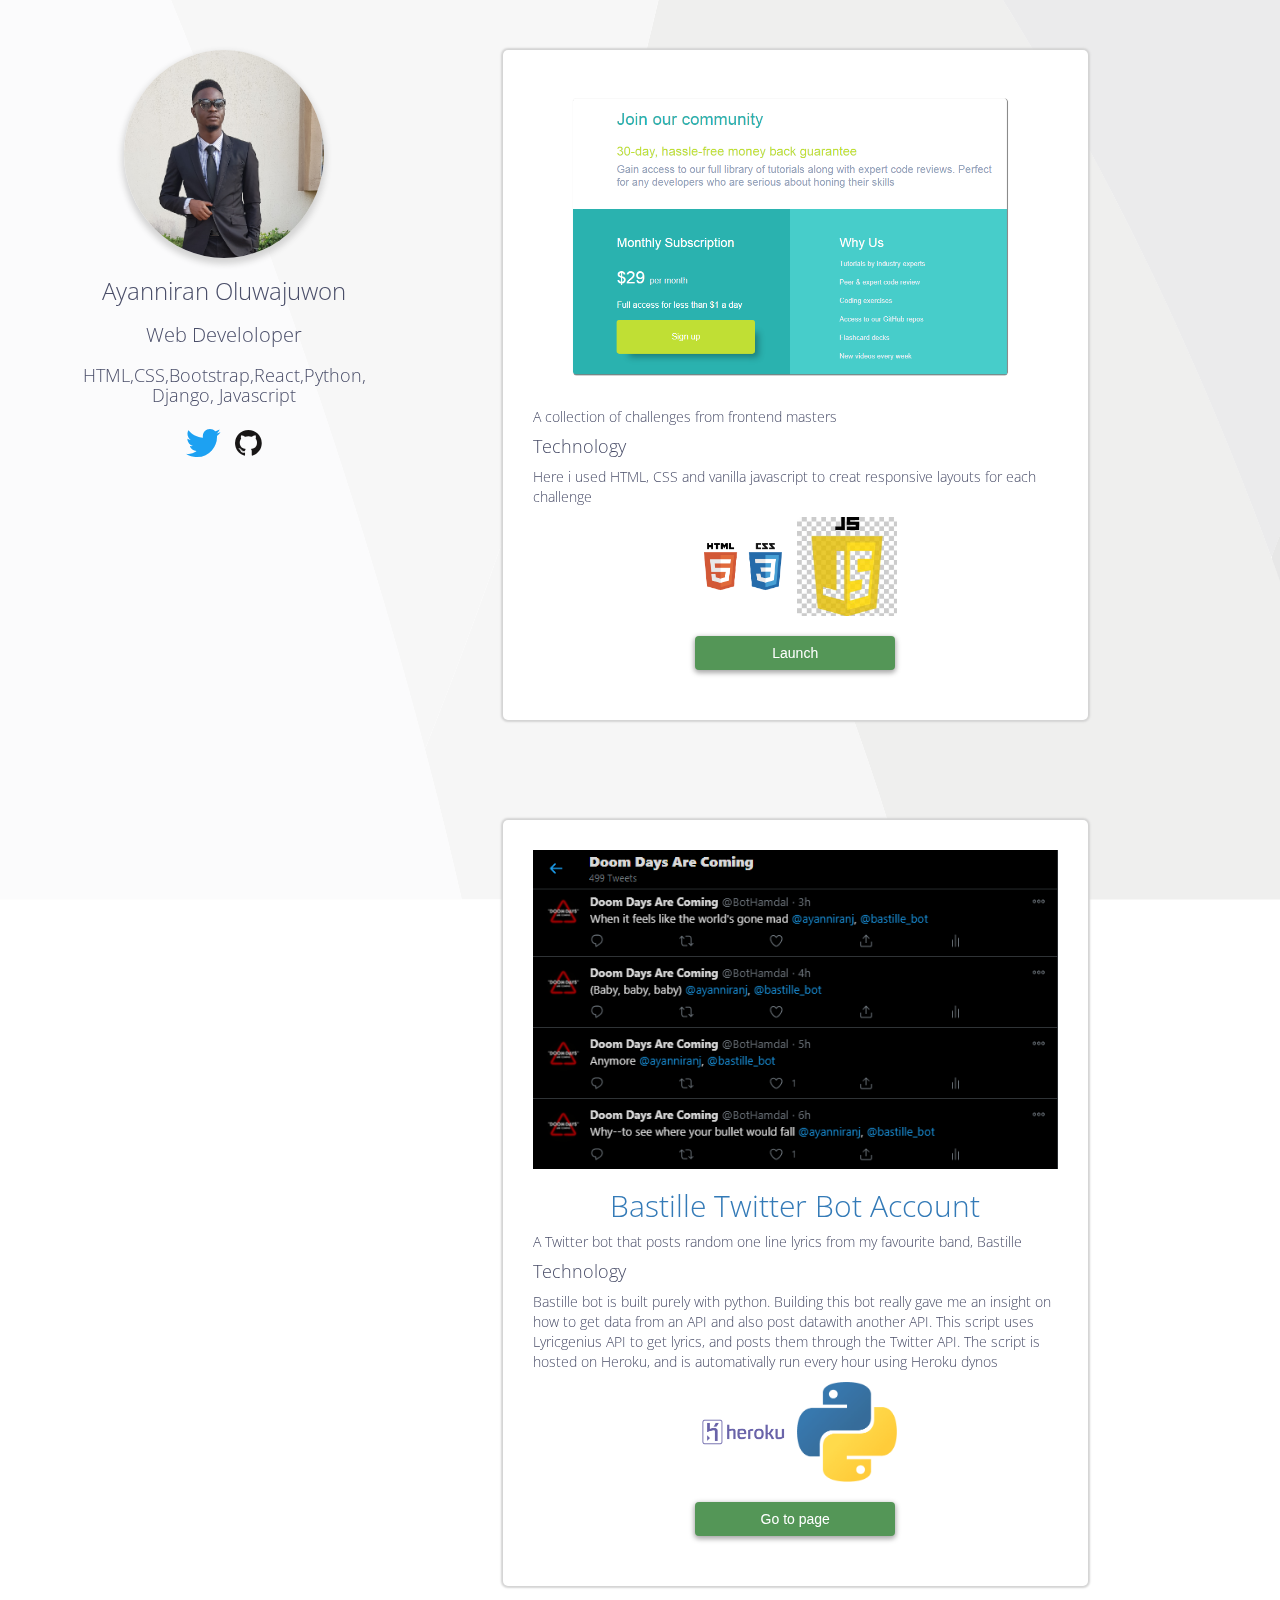
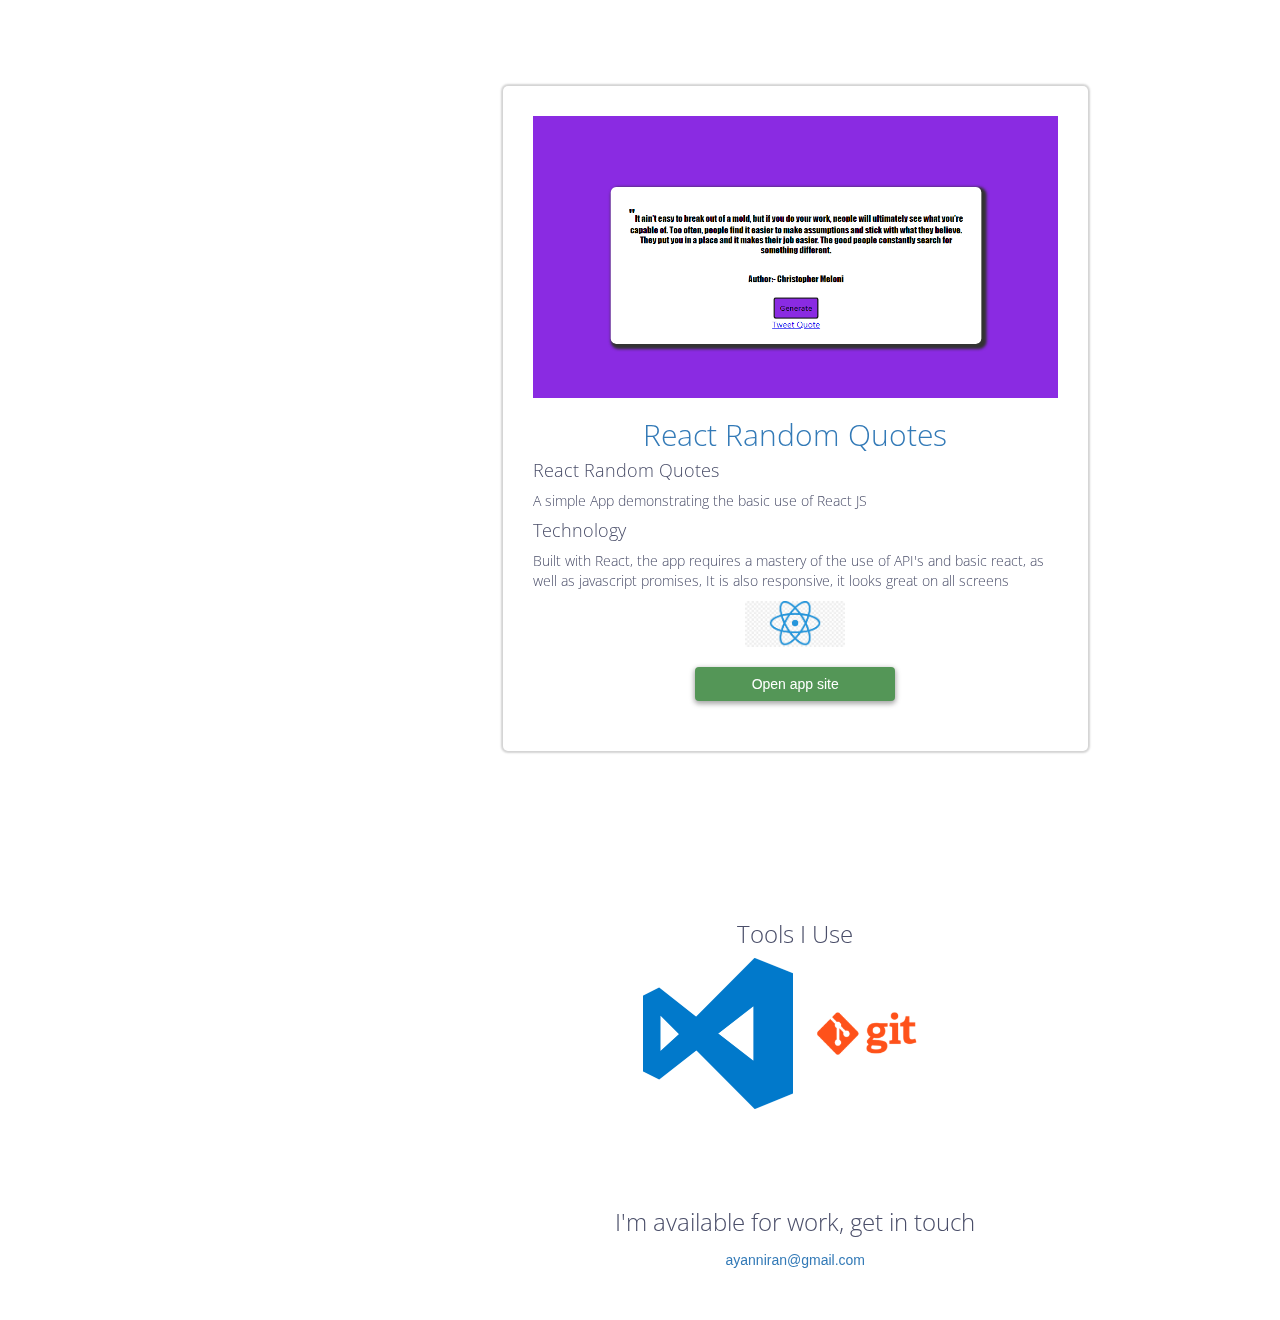
==== index.html @ 684ff1c9 "Add files via upload" ====
<!DOCTYPE html>
<html>
  <head>
    <meta charset="utf-8" />
    <meta http-equiv="X-UA-Compatible" content="IE=edge" />
    <meta name="viewport" content="width=device-width, initial-scale=1" />

    <title>Ayanniran Oluwajuwon Projects</title>

    <link rel="stylesheet" href="css/bootstrap.min.css" />

    <link
      href="https://fonts.googleapis.com/css?family=Open+Sans:300,400"
      rel="stylesheet"
    />

    <!-- <link rel="stylesheet" href="css/animate.css"> -->
    <link rel="stylesheet" href="css/style.css" />

    <!-- Devicons -->
    <link rel="stylesheet" href="css/devicon.css" />
    <link rel="stylesheet" href="css/devicon-colors.css" />

    <!-- HTML5 Shim and Respond.js IE8 support of HTML5 elements and media queries -->
    <!-- Leave those next 4 lines if you care about users using IE8 -->
    <!--[if lt IE 9]>
      <script src="https://oss.maxcdn.com/html5shiv/3.7.2/html5shiv.min.js"></script>
      <script src="https://oss.maxcdn.com/respond/1.4.2/respond.min.js"></script>
    <![endif]-->

    <script>
      if (location.hostname != "localhost") {
        (function (i, s, o, g, r, a, m) {
          i["GoogleAnalyticsObject"] = r;
          (i[r] =
            i[r] ||
            function () {
              (i[r].q = i[r].q || []).push(arguments);
            }),
            (i[r].l = 1 * new Date());
          (a = s.createElement(o)), (m = s.getElementsByTagName(o)[0]);
          a.async = 1;
          a.src = g;
          m.parentNode.insertBefore(a, m);
        })(
          window,
          document,
          "script",
          "https://www.google-analytics.com/analytics.js",
          "ga"
        );
        ga("create", "UA-42920430-17", "auto");
        ga("send", "pageview");
      } else {
        console.log("dev mode detected, don't track view");
      }
    </script>
  </head>
  <body>
    <nav
      class="navbar navbar-default hidden-sm hidden-md hidden-lg navbar-fixed-top"
    >
      <div class="container-fluid">
        <!-- 				<a class="navbar-brand">
					<img src="img/profiler-round2.png" width=70 class="profile-pic">
				</a>
 -->
        <!-- <p class="navbar-text">Chris Dermody | Developer</p> -->

        <!-- 		    	<p class="navbar-text navbar-right"><a href="#" class="navbar-link">Get In Touch</a></p>
				<p class="navbar-text">Hire Me</p> -->
      </div>
    </nav>

    <div class="container main-container">
      <div class="row">
        <!-- side content -->
        <div class="col-sm-3 about-me about-side text-center hidden-xs">
          <img
            src="img/profile1.jpg"
            alt="Profile photo"
            width="200"
            class="profile-pic img-responsive center-block"
          />
          <h1>Ayanniran Oluwajuwon</h1>
          <h2>Web Develoloper</h2>
          <h3>HTML,CSS,Bootstrap,React,Python, Django, Javascript</h3>

          <div class="text-center" style="margin: 20px">
            <a href="#" class="cta-icon"
              ><i class="devicon-twitter-plain colored"></i
            ></a>
            <a href="#" class="cta-icon"
              ><i class="devicon-github-plain colored"></i
            ></a>
          </div>
        </div>

        <div class="text-center about-me hidden-sm hidden-md hidden-lg">
          <img
            src="img/profile1.jpg"
            width="200"
            class="profile-pic img-responsive center-block"
          />
          <h1>Ayanniran Oluwajuwon</h1>
          <h2>Full Stack Web Developer</h2>
          <h3>Python, Django, Javascript</h3>

          <div class="text-center" style="margin: 20px">
            <a href="mailto: ayanniran@gmail.com" class="" target="_blank">
              ayanniran@gmail.com
            </a>
          </div>
        </div>

        <div class="bottom-cta hidden-sm hidden-md hidden-lg text-center">
          <div class="btn btn-success">Get in touch</div>
        </div>

        <!-- main content -->
        <div class="col-sm-9 col-sm-offset-3">
          <div class="row work-item-row">
            <div class="col-sm-8 col-sm-offset-2 project">
              <img src="img/frontend1.png" class="img-responsive" />

              <h2 class="text-center">
                
              </h2>
              <p>A collection of challenges from frontend masters</p>
              <h4>Technology</h4>
              <p>
                Here i used HTML, CSS and vanilla javascript to creat responsive
                layouts for each challenge
              </p>

              <div class="row text-center">
                <div class="col-xs-12">
                  <img
                    src="img/techlogos/hrml_css.png"
                    class="techlogo"
                    width="100"
                  />
                  <img
                    src="img/techlogos/javascript.jpg"
                    class="techlogo"
                    width="100"
                  />
                  
                </div>
              </div>
              <div class="row">
                <a href=""></a>
                <a href=""></a>
                <a href=""></a>
                <a href=""></a>
                <a href=""></a>
              </div>
              <div class="row text-center" style="margin: 20px">
                <a class="btn btn-launch" href="#" target="blank"
                  >Launch</a
                >
              </div>
            </div>
          </div>

          <div class="row work-item-row">
            <div class="col-sm-8 col-sm-offset-2 project">
              <img src="img/bastille_bot.png" class="img-responsive" />

              <h2 class="text-center">
                <a href="https://twitter.com/BotHamdal" target="blank"
                  >Bastille Twitter Bot Account</a
                >
              </h2>
              <p>
                A Twitter bot that posts random one line lyrics from my
                favourite band, Bastille
              </p>
              <h4>Technology</h4>
              <p>
                Bastille bot is built purely with python. Building this bot
                really gave me an insight on how to get data from an API and
                also post datawith another API. This script uses Lyricgenius API
                to get lyrics, and posts them through the Twitter API. The
                script is hosted on Heroku, and is automativally run every hour
                using Heroku dynos
              </p>
              <div class="row text-center">
                <div class="col-xs-12">
                  <img
                    src="img/techlogos/heroku.png"
                    class="techlogo"
                    width="100"
                  />
                  <img
                    src="img/techlogos/python.png"
                    class="techlogo"
                    width="100"
                  />
                </div>
              </div>
              <div class="row text-center" style="margin: 20px">
                <a
                  class="btn btn-launch"
                  href="https://twitter.com/BotHamdal"
                  target="blank"
                  >Go to page</a
                >
              </div>
            </div>
          </div>

          <div class="row work-item-row">
            <div class="col-sm-8 col-sm-offset-2 project">
              <img src="img/quotes-app.png" class="img-responsive" />

              <h2 class="text-center">
                <a
                  href="https://ayanjuwon.github.io/react-quotes-app/"
                  target="blank"
                  >React Random Quotes</a
                >
              </h2>
              <h4>React Random Quotes</h4>
              <p>A simple App demonstrating the basic use of React JS</p>
              <h4>Technology</h4>
              <p>
                Built with React, the app requires a mastery of the use of API's
                and basic react, as well as javascript promises, It is also
                responsive, it looks great on all screens
              </p>
              <div class="row text-center">
                <div class="col-xs-12">
                  <img
                    src="img/techlogos/react.jpg"
                    class="techlogo"
                    width="100"
                  />
                </div>
              </div>
              <div class="row text-center" style="margin: 20px">
                <a
                  class="btn btn-launch"
                  href="http://vistoryapp.com"
                  target="blank"
                  >Open app site</a
                >
              </div>
            </div>
          </div>

          <div class="row row-tools row-grey">
            <div class="col-sm-12 text-center">
              <h3>Tools I Use</h3>

              <img
                src="img/tool-logos/vscode.png"
                class="techlogo"
                width="150"
              />
              <img src="img/tool-logos/git.png" class="techlogo" width="150" />
            </div>
          </div>

          <div class="row row-footer text-center">
            <div class="col">
              <div style="margin: 50px">
                <h3 style="margin: 50px 0 15px">
                  I'm available for work, get in touch
                </h3>
                <a
                  href="mailto:ayanniran@gmail.com?subject=Hello, I would like to hire you for a job, Please get back to me soon"
                  class=""
                  target="_blank"
                >
                  ayanniran@gmail.com
                </a>
              </div>
            </div>
          </div>
        </div>
        <!-- end main content -->
      </div>
    </div>

    <!-- Including Bootstrap JS (with its jQuery dependency) so that dynamic components work -->
    <script src="js/jquery-3.1.0.min.js"></script>
    <script src="js/bootstrap.min.js"></script>
    <!-- <script src="js/myScripts.js"></script> -->

    <script>
      $(document).scroll(function () {
        var y = $(this).scrollTop();
        if (y > 500) {
          $(".bottom-cta").slideDown();
        } else {
          $(".bottom-cta").slideUp();
        }
      });
    </script>
  </body>
</html>
---- css/style.css ----
body {
  background: url(../img/triangleSVG.svg);
  background-attachment: fixed;
  background-repeat: no-repeat;
  background-size: cover;
  padding: 0 5vw;
}

.nav-default {
	background: white;

}

h1, h2, h3, h4, h5{
	color:#4A4E69 !important;
	font-weight: 300;
	font-family: 'Open Sans', sans-serif;
}

p {
	color: #4A4E69;
	font-weight: 300;
	font-family: 'Open Sans', sans-serif;
}

.main-container {
	padding-top:50px;
}

.about-me h1 {
	font-size:24px;
}

.about-me h2 {
	font-size:20px;
}

.about-me h3 {
	font-size:18px;
}

.bottom-cta {
	background: white;
	position: fixed;
	width: 100%;
	padding: 15px;
	box-shadow: 0 0 2px 3px lightgrey;
	left: 0;
	z-index: 10000;
	bottom: 0;
}

.cta-icon {
	font-size:2em;
	margin:5px;
}


.cta-icon:hover,
.cta-icon:focus {
	text-decoration: none;
}

.profile-pic {
	box-shadow: 0px 4px 6px 2px lightgrey;
  border-radius: 50%;
  max-width: 70%;
}

/*.m-t-1 {
	margin-top:1em;
}

.p-t-1 {
	padding-top:1em;
}*/


/*.about-me {
	margin-top:25px;
}*/

.navbar-default {
	background-color: #C9ADA7;
	background: none;
	border: none;
	border-radius:0;
}

/*.row-footer {
	background-color: lightgrey;
	-webkit-clip-path: polygon(0 0%, 100% 4%, 100% 100%, 0% 100%);
	clip-path: polygon(0 0%, 100% 4%, 100% 100%, 0% 100%);
	padding: 65px 10px;
}*/

.work-item-row {
	/*padding: 10% 0;*/
	margin-bottom:100px;
}

.row-tools {
  padding: 50px 0;
}

/*.linkedin-btn {
	width:140px;
	box-shadow: 0px 2px 5px 1px lightgrey;
	padding: 12px;
	border-radius: 5px;
}*/

.btn-launch {
	width:100%;
	max-width:200px;
	background-color: #549657;
	color:white;
	box-shadow: 0px 2px 5px 1px darkgrey;
}

.btn-launch:hover,
.btn-launch:focus {
	color: white;
	background: #3d7140;
}

.about-side {
	position:fixed;
}

.project {
	background: white;
	border-radius:5px;
	box-shadow: 0 0 2px 2px lightgrey;
	padding: 30px;
}
---- css/devicon.css ----
@font-face {
	font-family: 'devicon';
	src:url('fonts/devicon.eot?-hdf3wh');
	src:url('fonts/devicon.eot?#iefix-hdf3wh') format('embedded-opentype'),
		url('fonts/devicon.woff?-hdf3wh') format('woff'),
		url('fonts/devicon.ttf?-hdf3wh') format('truetype'),
		url('fonts/devicon.svg?-hdf3wh#devicon') format('svg');
	font-weight: normal;
	font-style: normal;
}

[class^="devicon-"], [class*=" devicon-"] {
	font-family: 'devicon';
	speak: none;
	font-style: normal;
	font-weight: normal;
	font-variant: normal;
	text-transform: none;
	line-height: 1;

	/* Better Font Rendering =========== */
	-webkit-font-smoothing: antialiased;
	-moz-osx-font-smoothing: grayscale;
}
.devicon-sketch-line-wordmark:before {
  content: "\e94c";
}
.devicon-sketch-line:before {
  content: "\e94d";
}
.devicon-npm-original-wordmark:before {
  content: "\e952";
}
.devicon-ionic-original-wordmark:before {
  content: "\e953";
}
.devicon-ionic-original:before {
  content: "\e954";
}
.devicon-ember-original-wordmark:before {
  content: "\e955";
}
.devicon-electron-original-wordmark:before {
  content: "\e956";
}
.devicon-electron-original:before {
  content: "\e957";
}
.devicon-vagrant-plain-wordmark:before {
  content: "\e94e";
}
.devicon-vagrant-plain:before {
  content: "\e94f";
}
.devicon-yarn-plain-wordmark:before {
  content: "\e950";
}
.devicon-yarn-plain:before {
  content: "\e951";
}
.devicon-handlebars-plain-wordmark:before {
  content: "\e94a";
}
.devicon-handlebars-plain:before {
  content: "\e94b";
}
.devicon-couchdb-plain-wordmark:before {
  content: "\e948";
}
.devicon-couchdb-plain:before {
  content: "\e949";
}
.devicon-behance-plain-wordmark:before {
  content: "\e943";
}
.devicon-behance-plain:before {
  content: "\e945";
}
.devicon-linkedin-plain-wordmark:before {
  content: "\e946";
}
.devicon-linkedin-plain:before {
  content: "\e947";
}
.devicon-ceylon-plain-wordmark:before {
  content: "\e943";
}
.devicon-ceylon-plain:before {
  content: "\e944";
}
.devicon-elm-plain-wordmark:before {
  content: "\e941";
}
.devicon-elm-plain:before {
  content: "\e942";
}
.devicon-cakephp-plain-wordmark:before {
  content: "\e93f";
}
.devicon-cakephp-plain:before {
  content: "\e940";
}
.devicon-stylus-original:before {
  content: "\e93e";
}
.devicon-express-original-wordmark:before {
  content: "\e93c";
}
.devicon-express-original:before {
  content: "\e93d";
}
.devicon-devicon-plain-wordmark:before {
  content: "\e93a";
}
.devicon-devicon-plain:before {
  content: "\e93b";
}
.devicon-intellij-plain-wordmark:before {
  content: "\e932";
}
.devicon-intellij-plain:before {
  content: "\e933";
}
.devicon-pycharm-plain-wordmark:before {
  content: "\e934";
}
.devicon-pycharm-plain:before {
  content: "\e935";
}
.devicon-rubymine-plain-wordmark:before {
  content: "\e936";
}
.devicon-rubymine-plain:before {
  content: "\e937";
}
.devicon-webstorm-plain-wordmark:before {
  content: "\e938";
}
.devicon-webstorm-plain:before {
  content: "\e939";
}
.devicon-tomcat-line-wordmark:before {
  content: "\e92c";
}
.devicon-tomcat-line:before {
  content: "\e92d";
}
.devicon-vuejs-line-wordmark:before {
  content: "\e92e";
}
.devicon-vuejs-line:before {
  content: "\e92f";
}
.devicon-vuejs-plain-wordmark:before {
  content: "\e930";
}
.devicon-vuejs-plain:before {
  content: "\e931";
}
.devicon-swift-plain-wordmark:before {
  content: "\e92a";
}
.devicon-swift-plain:before {
  content: "\e92b";
}
.devicon-webpack-plain-wordmark:before {
  content: "\e928";
}
.devicon-webpack-plain:before {
  content: "\e929";
}
.devicon-visualstudio-plain-wordmark:before {
  content: "\e926";
}
.devicon-visualstudio-plain:before {
  content: "\e927";
}
.devicon-slack-plain-wordmark:before {
  content: "\e924";
}
.devicon-slack-plain:before {
  content: "\e925";
}
.devicon-facebook-original:before,
.devicon-facebook-plain:before {
	content: "\e91c";
}
.devicon-typescript-original:before,
.devicon-typescript-plain:before {
  content: "\e920";
}
.devicon-babel-original:before,
.devicon-babel-plain:before {
  content: "\e921";
}
.devicon-mocha-plain:before {
  content: "\e919";
}
.devicon-jasmine-plain-wordmark:before {
  content: "\e91b";
}
.devicon-jasmine-plain:before {
  content: "\e91a";
}
.devicon-gatling-plain-wordmark:before {
	content: "\e918";
}
.devicon-gatling-plain:before {
	content: "\e917";
}
.devicon-ssh-original-wordmark:before,
.devicon-ssh-plain-wordmark:before {
	content: "\e916";
}
.devicon-ssh-original:before,
.devicon-ssh-plain:before {
	content: "\e915";
}
.devicon-sourcetree-original-wordmark:before,
.devicon-sourcetree-plain-wordmark:before {
	content: "\e914";
}
.devicon-sourcetree-original:before,
.devicon-sourcetree-plain:before {
	content: "\e913";
}
.devicon-phpstorm-plain-wordmark:before {
	content: "\e912";
}
.devicon-phpstorm-plain:before {
	content: "\e911";
}
.devicon-protractor-plain-wordmark:before {
	content: "\e901";
}
.devicon-protractor-plain:before {
	content: "\e900";
}
.devicon-gradle-plain-wordmark:before {
	content: "\e8f1";
}
.devicon-gradle-plain:before {
	content: "\e902";
}
.devicon-cucumber-plain-wordmark:before {
	content: "\e905";
}
.devicon-cucumber-plain:before {
	content: "\e904";
}
.devicon-jeet-plain-wordmark:before {
	content: "\e906";
}
.devicon-jeet-plain:before {
	content: "\e903";
}
.devicon-gitlab-plain-wordmark:before {
	content: "\e908";
}
.devicon-gitlab-plain:before {
	content: "\e907";
}
.devicon-github-original-wordmark:before,
.devicon-github-plain-wordmark:before {
	content: "\e90a";
}
.devicon-github-original:before,
.devicon-github-plain:before {
	content: "\e909";
}
.devicon-d3js-plain:before {
	content: "\e90c";
}
.devicon-confluence-original-wordmark:before,
.devicon-confluence-plain-wordmark:before {
	content: "\e90e";
}
.devicon-confluence-original:before,
.devicon-confluence-plain:before {
	content: "\e90d";
}
.devicon-bitbucket-original-wordmark:before,
.devicon-bitbucket-plain-wordmark:before {
	content: "\e910";
}
.devicon-bitbucket-original:before,
.devicon-bitbucket-plain:before {
	content: "\e90f";
}
.devicon-safari-line-wordmark:before {
	content: "\e632";
}
.devicon-safari-line:before {
	content: "\e63a";
}
.devicon-safari-plain-wordmark:before {
	content: "\e63b";
}
.devicon-safari-plain:before {
	content: "\e63c";
}
.devicon-jetbrains-plain:before,
.devicon-jetbrains-line:before,
.devicon-jetbrains-line-wordmark:before,
.devicon-jetbrains-plain-wordmark:before {
	content: "\e63d";
}
.devicon-django-line:before,
.devicon-django-line-wordmark:before {
	content: "\e63e";
}
.devicon-django-plain:before,
.devicon-django-plain-wordmark:before {
	content: "\e63f";
}

.devicon-gimp-plain:before {
	content: "\e633";
}

.devicon-redhat-plain-wordmark:before {
	content: "\e62a";
}

.devicon-redhat-plain:before {
	content: "\e62b";
}

.devicon-cplusplus-line:before,
.devicon-cplusplus-line-wordmark:before {
	content: "\e634";
}

.devicon-cplusplus-plain:before,
.devicon-cplusplus-plain-wordmark:before {
	content: "\e635";
}

.devicon-csharp-line:before,
.devicon-csharp-line-wordmark:before {
	content: "\e636";
}

.devicon-csharp-plain:before,
.devicon-csharp-plain-wordmark:before {
	content: "\e637";
}

.devicon-c-line:before,
.devicon-c-line-wordmark:before {
	content: "\e638";
}

.devicon-c-plain:before,
.devicon-c-plain-wordmark:before {
	content: "\e639";
}

.devicon-nodewebkit-line-wordmark:before {
	content: "\e611";
}

.devicon-nodewebkit-line:before {
	content: "\e612";
}

.devicon-nodewebkit-plain-wordmark:before {
	content: "\e613";
}

.devicon-nodewebkit-plain:before {
	content: "\e614";
}

.devicon-nginx-original:before,
.devicon-nginx-original-wordmark:before,
.devicon-nginx-plain:before,
.devicon-nginx-plain-wordmark:before {
	content: "\e615";
}

.devicon-erlang-plain-wordmark:before {
	content: "\e616";
}

.devicon-erlang-plain:before {
	content: "\e617";
}

.devicon-doctrine-line-wordmark:before {
	content: "\e618";
}

.devicon-doctrine-line:before {
	content: "\e619";
}

.devicon-doctrine-plain-wordmark:before {
	content: "\e61a";
}

.devicon-doctrine-plain:before {
	content: "\e625";
}

.devicon-apache-line-wordmark:before {
	content: "\e626";
}

.devicon-apache-line:before {
	content: "\e627";
}

.devicon-apache-plain-wordmark:before {
	content: "\e628";
}

.devicon-apache-plain:before {
	content: "\e629";
}

.devicon-go-line:before {
	content: "\e610";
}

.devicon-redis-plain-wordmark:before {
	content: "\e606";
}

.devicon-redis-plain:before {
	content: "\e607";
}

.devicon-meteor-plain-wordmark:before {
	content: "\e608";
}

.devicon-meteor-plain:before {
	content: "\e609";
}

.devicon-heroku-line-wordmark:before,
.devicon-heroku-original-wordmark:before {
	content: "\e60a";
}

.devicon-heroku-line:before,
.devicon-heroku-original:before {
	content: "\e60b";
}

.devicon-heroku-plain-wordmark:before {
	content: "\e60c";
}

.devicon-heroku-plain:before {
	content: "\e60f";
}

.devicon-go-plain:before {
	content: "\e61b";
}

.devicon-docker-plain-wordmark:before {
	content: "\e61e";
}

.devicon-docker-plain:before {
	content: "\e61f";
}

.devicon-amazonwebservices-original:before,
.devicon-amazonwebservices-plain:before {
	content: "\e603";
}

.devicon-amazonwebservices-plain-wordmark:before {
	content: "\e604";
}

.devicon-android-plain-wordmark:before {
	content: "\e60d";
}

.devicon-android-plain:before {
	content: "\e60e";
}

.devicon-angularjs-plain-wordmark:before {
	content: "\e61c";
}

.devicon-angularjs-plain:before {
	content: "\e61d";
}

.devicon-appcelerator-original:before,
.devicon-appcelerator-plain:before {
	content: "\e620";
}

.devicon-appcelerator-plain-wordmark:before {
	content: "\e621";
}

.devicon-apple-original:before,
.devicon-apple-plain:before {
	content: "\e622";
}

.devicon-atom-original-wordmark:before,
.devicon-atom-plain-wordmark:before {
	content: "\e623";
}

.devicon-atom-original:before,
.devicon-atom-plain:before {
	content: "\e624";
}

.devicon-backbonejs-plain-wordmark:before {
	content: "\e62c";
}

.devicon-backbonejs-plain:before {
	content: "\e62d";
}

.devicon-bootstrap-plain-wordmark:before {
	content: "\e62e";
}

.devicon-bootstrap-plain:before {
	content: "\e62f";
}

.devicon-bower-line-wordmark:before {
	content: "\e630";
}

.devicon-bower-line:before {
	content: "\e631";
}

.devicon-bower-plain-wordmark:before {
	content: "\e64e";
}

.devicon-bower-plain:before {
	content: "\e64f";
}

.devicon-chrome-plain-wordmark:before {
	content: "\e665";
}

.devicon-chrome-plain:before {
	content: "\e666";
}

.devicon-codeigniter-plain-wordmark:before {
	content: "\e667";
}

.devicon-codeigniter-plain:before {
	content: "\e668";
}

.devicon-coffeescript-original-wordmark:before,
.devicon-coffeescript-plain-wordmark:before {
	content: "\e669";
}

.devicon-coffeescript-original:before,
.devicon-coffeescript-plain:before {
	content: "\e66a";
}

.devicon-css3-plain-wordmark:before {
	content: "\e678";
}

.devicon-css3-plain:before {
	content: "\e679";
}

.devicon-debian-plain-wordmark:before {
	content: "\e67e";
}

.devicon-debian-plain:before {
	content: "\e67f";
}

.devicon-dot-net-plain-wordmark:before {
	content: "\e6d3";
}

.devicon-dot-net-plain:before {
	content: "\e6d4";
}

.devicon-drupal-plain-wordmark:before {
	content: "\e6e2";
}

.devicon-drupal-plain:before {
	content: "\e6e3";
}

.devicon-firefox-plain-wordmark:before {
	content: "\e75d";
}

.devicon-firefox-plain:before {
	content: "\e75e";
}

.devicon-foundation-plain-wordmark:before {
	content: "\e7a2";
}

.devicon-foundation-plain:before {
	content: "\e7a3";
}

.devicon-git-plain-wordmark:before {
	content: "\e7a7";
}

.devicon-git-plain:before {
	content: "\e7a8";
}

.devicon-google-original-wordmark:before,
.devicon-google-plain-wordmark:before {
	content: "\e91d";
}

.devicon-google-original:before,
.devicon-google-plain:before {
	content: "\e91e";
}

.devicon-grunt-line-wordmark:before {
	content: "\e7a9";
}

.devicon-grunt-line:before {
	content: "\e7aa";
}

.devicon-grunt-plain-wordmark:before {
	content: "\e7ea";
}

.devicon-grunt-plain:before {
	content: "\e7eb";
}

.devicon-gulp-plain:before {
	content: "\e7ec";
}

.devicon-html5-plain-wordmark:before {
	content: "\e7f6";
}

.devicon-html5-plain:before {
	content: "\e7f7";
}

.devicon-ie10-original:before,
.devicon-ie10-plain:before {
	content: "\e7f8";
}

.devicon-illustrator-line:before {
	content: "\e7f9";
}

.devicon-illustrator-plain:before {
	content: "\e7fa";
}

.devicon-inkscape-plain-wordmark:before {
	content: "\e834";
}

.devicon-inkscape-plain:before {
	content: "\e835";
}

.devicon-java-plain-wordmark:before {
	content: "\e841";
}

.devicon-java-plain:before {
	content: "\e842";
}

.devicon-javascript-plain:before {
	content: "\e845";
}

.devicon-jquery-plain-wordmark:before {
	content: "\e849";
}

.devicon-jquery-plain:before {
	content: "\e84a";
}

.devicon-krakenjs-plain-wordmark:before {
	content: "\e84f";
}

.devicon-krakenjs-plain:before {
	content: "\e850";
}

.devicon-laravel-plain-wordmark:before {
	content: "\e851";
}

.devicon-laravel-plain:before {
	content: "\e852";
}

.devicon-less-plain-wordmark:before {
	content: "\e853";
}

.devicon-linux-plain:before {
	content: "\eb1c";
}

.devicon-mongodb-plain-wordmark:before {
	content: "\eb43";
}

.devicon-mongodb-plain:before {
	content: "\eb44";
}

.devicon-moodle-plain-wordmark:before {
	content: "\eb5a";
}

.devicon-moodle-plain:before {
	content: "\eb5b";
}

.devicon-mysql-plain-wordmark:before {
	content: "\eb60";
}

.devicon-mysql-plain:before {
	content: "\eb61";
}

.devicon-nodejs-plain-wordmark:before {
	content: "\eb69";
}

.devicon-nodejs-plain:before {
	content: "\eb6a";
}

.devicon-oracle-original:before,
.devicon-oracle-plain:before {
	content: "\eb6b";
}

.devicon-photoshop-line:before {
	content: "\eb6c";
}

.devicon-photoshop-plain:before {
	content: "\eb6d";
}

.devicon-php-plain:before {
	content: "\eb71";
}

.devicon-postgresql-plain-wordmark:before {
	content: "\eb7c";
}

.devicon-postgresql-plain:before {
	content: "\eb7d";
}

.devicon-python-plain-wordmark:before {
	content: "\eb88";
}

.devicon-python-plain:before {
	content: "\eb89";
}

.devicon-rails-plain-wordmark:before {
	content: "\eba2";
}

.devicon-rails-plain:before {
	content: "\eba3";
}

.devicon-react-original-wordmark:before,
.devicon-react-plain-wordmark:before {
	content: "\e600";
}

.devicon-react-original:before,
.devicon-react-plain:before {
	content: "\e601";
}

.devicon-ruby-plain-wordmark:before {
	content: "\ebc9";
}

.devicon-ruby-plain:before {
	content: "\ebca";
}

.devicon-sass-original:before,
.devicon-sass-plain:before {
	content: "\ebcb";
}

.devicon-sequelize-original-wordmark:before,
.devicon-sequelize-plain-wordmark:before {
	content: "\e922";
}

.devicon-sequelize-original:before,
.devicon-sequelize-plain:before {
	content: "\e923";
}

.devicon-symfony-original-wordmark:before,
.devicon-symfony-plain-wordmark:before {
	content: "\e602";
}

.devicon-symfony-original:before,
.devicon-symfony-plain:before {
	content: "\e605";
}

.devicon-travis-plain-wordmark:before {
	content: "\ebcc";
}

.devicon-travis-plain:before {
	content: "\ebcd";
}

.devicon-trello-plain-wordmark:before {
	content: "\ebce";
}

.devicon-trello-plain:before {
	content: "\ebcf";
}

.devicon-twitter-original:before,
.devicon-twitter-plain:before {
	content: "\e91f";
}

.devicon-ubuntu-plain-wordmark:before {
	content: "\ebd0";
}

.devicon-ubuntu-plain:before {
	content: "\ebd1";
}

.devicon-vim-plain:before {
	content: "\ebf3";
}

.devicon-windows8-original-wordmark:before,
.devicon-windows8-plain-wordmark:before {
	content: "\ebf4";
}

.devicon-windows8-original:before,
.devicon-windows8-plain:before {
	content: "\ebf5";
}

.devicon-wordpress-plain-wordmark:before {
	content: "\ebfd";
}

.devicon-wordpress-plain:before {
	content: "\ebfe";
}

.devicon-yii-plain-wordmark:before {
	content: "\ec01";
}

.devicon-yii-plain:before {
	content: "\ec02";
}

.devicon-zend-plain-wordmark:before {
	content: "\ec03";
}

.devicon-zend-plain:before {
	content: "\ec04";
}
---- css/devicon-colors.css ----
.devicon-sketch-line-wordmark.colored,
.devicon-sketch-line.colored {
  color: #fdad00;
}
.devicon-npm-original-wordmark.colored {
  color: #cb3837;
}
.devicon-ionic-original-wordmark.colored,
.devicon-ionic-original.colored {
  color: #4e8ef7;
}
.devicon-ember-original-wordmark.colored {
  color: #dd3f24;
}
.devicon-electron-original-wordmark.colored,
.devicon-electron-original.colored {
  color: #47848f;
}
.devicon-vagrant-plain-wordmark.colored,
.devicon-vagrant-plain.colored {
  color: #127eff;
}
.devicon-yarn-plain-wordmark.colored,
.devicon-yarn-plain.colored {
  color: #2c8ebb;
}
.devicon-handlebars-plain-wordmark.colored,
.devicon-handlebars-plain.colored{
  color: #000000;
}
.devicon-couchdb-plain-wordmark.colored,
.devicon-couchdb-plain.colored {
  color: #e42528;
}
.devicon-behance-plain-wordmark.colored,
.devicon-behance-plain.colored {
  color: #0071e0;
}
.devicon-linkedin-plain-wordmark.colored,
.devicon-linkedin-plain.colored {
  color: #0076b2;
}
.devicon-ceylon-plain-wordmark.colored,
.devicon-ceylon-plain.colored {
  color: #AB710A;
}
.devicon-elm-plain-wordmark.colored,
.devicon-elm-plain.colored {
  color: #34495E;
}
.devicon-cakephp-plain-wordmark.colored,
.devicon-cakephp-plain.colored {
  color: #D43D44;
}
.devicon-stylus-original.colored {
  color: #333333;
}
.devicon-express-original-wordmark.colored,
.devicon-express-original.colored {
  color: #444;
}
.devicon-devicon-plain-wordmark.colored,
.devicon-devicon-plain.colored {
  color: #60BE86;
}
.devicon-intellij-plain-wordmark.colored,
.devicon-intellij-plain.colored {
  color: #136BA2;
}
.devicon-pycharm-plain-wordmark.colored,
.devicon-pycharm-plain.colored {
  color: #4D8548;
}
.devicon-rubymine-plain-wordmark.colored,
.devicon-rubymine-plain.colored {
  color: #C12C4C;
}
.devicon-webstorm-plain-wordmark.colored,
.devicon-webstorm-plain.colored {
  color: #2788B5;
}
.devicon-tomcat-line-wordmark.colored,
.devicon-tomcat-line.colored {
  color: #D1A41A;
}
.devicon-vuejs-line-wordmark.colored,
.devicon-vuejs-line.colored,
.devicon-vuejs-plain-wordmark.colored,
.devicon-vuejs-plain.colored {
  color: #41B883;
}
.devicon-swift-plain-wordmark.colored,
.devicon-swift-plain.colored {
  color: #F05138;
}
.devicon-webpack-plain-wordmark.colored,
.devicon-webpack-plain.colored {
  color: #1C78C0;
}
.devicon-visualstudio-plain-wordmark.colored,
.devicon-visualstudio-plain.colored {
	color: #68217A;
}
.devicon-slack-plain-wordmark.colored,
.devicon-slack-plain.colored {
	color: #2D333A;
}
.devicon-gatling-plain-wordmark.colored {
	color: #E77500;
}
.devicon-gatling-plain.colored {
	color: #E77500;
}
.devicon-ssh-original-wordmark.colored,
.devicon-ssh-plain-wordmark.colored {
	color: #231F20;
}
.devicon-ssh-original.colored,
.devicon-ssh-plain.colored {
	color: #231F20;
}
.devicon-sourcetree-original-wordmark.colored,
.devicon-sourcetree-plain-wordmark.colored {
	color: #205081;
}
.devicon-sourcetree-original.colored,
.devicon-sourcetree-plain.colored {
	color: #205081;
}
.devicon-phpstorm-plain-wordmark.colored {
	color: #5058A6;
}
.devicon-phpstorm-plain.colored {
	color: #5058A6;
}
.devicon-protractor-plain-wordmark.colored {
	color: #b7111d;
}
.devicon-protractor-plain.colored {
	color: #b7111d;
}
.devicon-cucumber-plain-wordmark.colored {
	color: #00a818;
}
.devicon-cucumber-plain.colored {
	color: #00a818;
}
.devicon-gradle-plain-wordmark.colored {
	color: #02303a;
}
.devicon-gradle-plain.colored {
	color: #02303a;
}
.devicon-jeet-plain-wordmark.colored {
	color: #FF664A;
}
.devicon-jeet-plain.colored {
	color: #FF664A;
}
.devicon-gitlab-plain-wordmark.colored {
	color: #E24329;
}
.devicon-gitlab-plain.colored {
	color: #E24329;
}
.devicon-github-original-wordmark.colored,
.devicon-github-plain-wordmark.colored {
	color: #181616;
}
.devicon-github-original.colored,
.devicon-github-plain.colored {
	color: #181616;
}
.devicon-d3js-plain.colored {
	color: #f7974e;
}
.devicon-confluence-original-wordmark.colored,
.devicon-confluence-plain-wordmark.colored {
	color: #205081;
}
.devicon-confluence-original.colored,
.devicon-confluence-plain.colored {
	color: #205081;
}
.devicon-bitbucket-original-wordmark.colored,
.devicon-bitbucket-plain-wordmark.colored {
	color: #205081;
}
.devicon-bitbucket-original.colored,
.devicon-bitbucket-plain.colored {
	color: #205081;
}
.devicon-amazonwebservices-plain-wordmark.colored,
.devicon-amazonwebservices-original.colored,
.devicon-amazonwebservices-plain.colored {
	color: #F7A80D;
}
.devicon-android-plain-wordmark.colored,
.devicon-android-plain.colored {
	color: #A4C439;
}
.devicon-angularjs-plain-wordmark.colored,
.devicon-angularjs-plain.colored {
	color: #c4473a;
}
.devicon-apache-line-wordmark.colored,
.devicon-apache-line.colored,
.devicon-apache-plain-wordmark.colored,
.devicon-apache-plain.colored {
	color: #303284;
}
.devicon-appcelerator-plain-wordmark.colored,
.devicon-appcelerator-original.colored,
.devicon-appcelerator-plain.colored {
	color: #ac162c;
}
.devicon-apple-original.colored,
.devicon-apple-plain.colored {
	color: #000000;
}
.devicon-atom-original.colored,
.devicon-atom-original-wordmark.colored,
.devicon-atom-plain.colored,
.devicon-atom-plain-wordmark.colored {
	color: #67595D;
}
.devicon-babel-original.colored,
.devicon-babel-plain.colored {
	color: #f9dc3e;
}
.devicon-backbonejs-plain.colored,
.devicon-backbonejs-plain-wordmark.colored {
	color: #002A41;
}
.devicon-bootstrap-plain-wordmark.colored,
.devicon-bootstrap-plain.colored {
	color: #59407f;
}
.devicon-bower-line-wordmark.colored,
.devicon-bower-line.colored,
.devicon-bower-plain-wordmark.colored,
.devicon-bower-plain.colored {
	color: #ef5734;
}
.devicon-c-line-wordmark.colored,
.devicon-c-line.colored,
.devicon-c-plain-wordmark.colored,
.devicon-c-plain.colored {
	color: #03599c;
}
.devicon-c-line-wordmark.colored,
.devicon-c-line.colored,
.devicon-c-plain-wordmark.colored,
.devicon-c-plain.colored {
	color: #03599c;
}
.devicon-chrome-plain-wordmark.colored,
.devicon-chrome-plain.colored {
	color: #ce4e4e;
}
.devicon-codeigniter-plain-wordmark.colored,
.devicon-codeigniter-plain.colored {
	color: #ee4323;
}
.devicon-coffeescript-original-wordmark.colored,
.devicon-coffeescript-original.colored,
.devicon-coffeescript-plain-wordmark.colored,
.devicon-coffeescript-plain.colored {
	color: #28334c;
}
.devicon-cplusplus-line-wordmark.colored,
.devicon-cplusplus-line.colored,
.devicon-cplusplus-plain-wordmark.colored,
.devicon-cplusplus-plain.colored {
	color: #9c033a;
}
.devicon-csharp-line-wordmark.colored,
.devicon-csharp-line.colored,
.devicon-csharp-plain-wordmark.colored,
.devicon-csharp-plain.colored {
	color: #68217a;
}
.devicon-css3-plain-wordmark.colored,
.devicon-css3-plain.colored {
	color: #3d8fc6;
}
.devicon-debian-plain-wordmark.colored,
.devicon-debian-plain.colored {
	color: #A80030;
}
.devicon-django-line.colored,
.devicon-django-line-wordmark.colored,
.devicon-django-plain.colored,
.devicon-django-plain-wordmark.colored {
	color: #003A2B;
}
.devicon-docker-plain-wordmark.colored,
.devicon-docker-plain.colored {
	color: #019bc6;
}
.devicon-doctrine-line-wordmark.colored,
.devicon-doctrine-line.colored,
.devicon-doctrine-plain-wordmark.colored,
.devicon-doctrine-plain.colored {
	color: #f56d39;
}
.devicon-dot-net-plain-wordmark.colored,
.devicon-dot-net-plain.colored {
	color: #1384c8;
}
.devicon-drupal-plain-wordmark.colored,
.devicon-drupal-plain.colored {
	color: #0073BA;
}
.devicon-erlang-plain-wordmark.colored,
.devicon-erlang-plain.colored {
	color: #a90533;
}
.devicon-facebook-original.colored,
.devicon-facebook-plain.colored {
	color: #3d5a98;
}
.devicon-firefox-plain-wordmark.colored,
.devicon-firefox-plain.colored {
	color: #DD732A;
}
.devicon-foundation-plain-wordmark.colored,
.devicon-foundation-plain.colored {
	color: #008cba;
}
.devicon-gimp-plain-wordmark.colored,
.devicon-gimp-plain.colored {
	color: #716955;
}
.devicon-git-plain-wordmark.colored,
.devicon-git-plain.colored {
	color: #f34f29;
}
.devicon-go-line.colored,
.devicon-go-plain.colored {
	color: #000000;
}
.devicon-google-original-wordmark.colored,
.devicon-google-plain-wordmark.colored {
	color: #587dbd;
}
.devicon-google-original.colored,
.devicon-google-plain.colored {
	color: #587dbd;
}
.devicon-grunt-line-wordmark.colored,
.devicon-grunt-line.colored,
.devicon-grunt-plain-wordmark.colored,
.devicon-grunt-plain.colored {
	color: #fcaa1a;
}
.devicon-gulp-plain.colored {
	color: #eb4a4b;
}
.devicon-heroku-line-wordmark.colored,
.devicon-heroku-line.colored,
.devicon-heroku-plain-wordmark.colored,
.devicon-heroku-plain.colored,
.devicon-heroku-original-wordmark.colored,
.devicon-heroku-original.colored {
	color: #6762a6;
}
.devicon-html5-plain-wordmark.colored,
.devicon-html5-plain.colored {
	color: #e54d26;
}
.devicon-ie10-original.colored,
.devicon-ie10-plain.colored {
	color: #1EBBEE;
}
.devicon-illustrator-line.colored,
.devicon-illustrator-plain.colored {
	color: #faa625;
}
.devicon-inkscape-plain-wordmark.colored,
.devicon-inkscape-plain.colored {
	color: #000000;
}
.devicon-java-plain-wordmark.colored,
.devicon-java-plain.colored {
	color: #EA2D2E;
}
.devicon-jasmine-plain-wordmark.colored,
.devicon-jasmine-plain.colored {
	color: #8a4182;
}
.devicon-javascript-plain.colored {
	color: #f0db4f;
}
.devicon-jetbrains-plain.colored,
.devicon-jetbrains-line.colored,
.devicon-jetbrains-line-wordmark.colored,
.devicon-jetbrains-plain-wordmark.colored {
	color: #F68B1F;
}
.devicon-jquery-plain-wordmark.colored,
.devicon-jquery-plain.colored {
	color: #0769ad;
}
.devicon-krakenjs-plain.colored,
.devicon-krakenjs-plain-wordmark.colored {
	color: #0081C2;
}
.devicon-laravel-plain-wordmark.colored,
.devicon-laravel-plain.colored {
	color: #fd4f31;
}
.devicon-less-plain-wordmark.colored {
	color: #2a4d80;
}
.devicon-linux-plain.colored {
	color: #000000;
}
.devicon-meteor-plain.colored,
.devicon-meteor-plain-wordmark.colored {
	color: #df5052;
}
.devicon-mocha-plain.colored {
	color: #8d6748;
}
.devicon-mongodb-plain.colored,
.devicon-mongodb-plain-wordmark.colored {
	color: #4FAA41;
}
.devicon-moodle-plain.colored,
.devicon-moodle-plain-wordmark.colored {
	color: #F7931E;
}
.devicon-mysql-plain.colored,
.devicon-mysql-plain-wordmark.colored {
	color: #00618a;
}
.devicon-nginx-original.colored,
.devicon-nginx-original-wordmark.colored,
.devicon-nginx-plain.colored,
.devicon-nginx-plain-wordmark.colored {
	color: #090;
}
.devicon-nodejs-plain.colored,
.devicon-nodejs-plain-wordmark.colored {
	color: #83CD29;
}
.devicon-nodewebkit-line.colored,
.devicon-nodewebkit-line-wordmark.colored,
.devicon-nodewebkit-plain.colored,
.devicon-nodewebkit-plain-wordmark.colored {
	color: #3d3b47;
}
.devicon-oracle-original.colored,
.devicon-oracle-plain.colored,
.devicon-oracle-plain-wordmark.colored {
	color: #EA1B22;
}
.devicon-photoshop-line.colored,
.devicon-photoshop-plain.colored {
	color: #80b5e2;
}
.devicon-php-plain.colored {
	color: #6181b6;
}
.devicon-postgresql-plain.colored,
.devicon-postgresql-plain-wordmark.colored {
	color: #336791;
}
.devicon-python-plain-wordmark.colored,
.devicon-python-plain.colored {
	color: #ffd845;
}
.devicon-rails-plain-wordmark.colored,
.devicon-rails-plain.colored {
	color: #a62c46;
}
.devicon-ruby-plain-wordmark.colored,
.devicon-ruby-plain.colored {
	color: #d91404;
}
.devicon-safari-line-wordmark.colored,
.devicon-safari-line.colored,
.devicon-safari-plain-wordmark.colored,
.devicon-safari-plain.colored {
	color: #1B88CA;
}
.devicon-react-plain-wordmark.colored,
.devicon-react-plain.colored,
.devicon-react-original-wordmark.colored,
.devicon-react-original.colored {
	color: #61dafb;
}
.devicon-redhat-plain-wordmark.colored,
.devicon-redhat-plain.colored,
.devicon-redhat-original-wordmark.colored,
.devicon-redhat-original.colored {
	color: #e93442;
}
.devicon-redis-plain-wordmark.colored,
.devicon-redis-plain.colored{
	color: #d82c20;
}
.devicon-ubuntu-plain-wordmark.colored,
.devicon-ubuntu-plain.colored {
	color: #DD4814;
}
.devicon-sass-original.colored,
.devicon-sass-plain.colored,
.devicon-sass-plain-wordmark.colored {
	color: #cc6699;
}
.devicon-sequelize-original-wordmark.colored,
.devicon-sequelize-plain-wordmark.colored,
.devicon-sequelize-original.colored,
.devicon-sequelize-plain.colored{
	color: #3b4b72;
}
.devicon-symfony-original.colored,
.devicon-symfony-original-wordmark.colored,
.devicon-symfony-plain.colored,
.devicon-symfony-plain-wordmark.colored {
	color: #1A171B;
}
.devicon-travis-plain-wordmark.colored,
.devicon-travis-plain.colored {
	color: #bb2031;
}
.devicon-trello-plain-wordmark.colored,
.devicon-trello-plain.colored {
	color: #23719f;
}
.devicon-twitter-original.colored,
.devicon-twitter-plain.colored {
	color: #1da1f2;
}
.devicon-typescript-original.colored,
.devicon-typescript-plain.colored {
	color: #007acc;
}
.devicon-ubuntu-plain-wordmark.colored,
.devicon-ubuntu-plain.colored {
	color: #dd4814;
}
.devicon-vim-plain.colored {
	color: #179a33;
}
.devicon-windows8-original-wordmark.colored,
.devicon-windows8-original.colored,
.devicon-windows8-plain-wordmark.colored,
.devicon-windows8-plain.colored {
	color: #00adef;
}
.devicon-wordpress-plain-wordmark.colored,
.devicon-wordpress-plain.colored {
	color: #494949;
}
.devicon-yii-plain-wordmark.colored,
.devicon-yii-plain.colored {
	color: #0073bb;
}
.devicon-zend-plain-wordmark.colored,
.devicon-zend-plain.colored {
	color: #68b604;
}
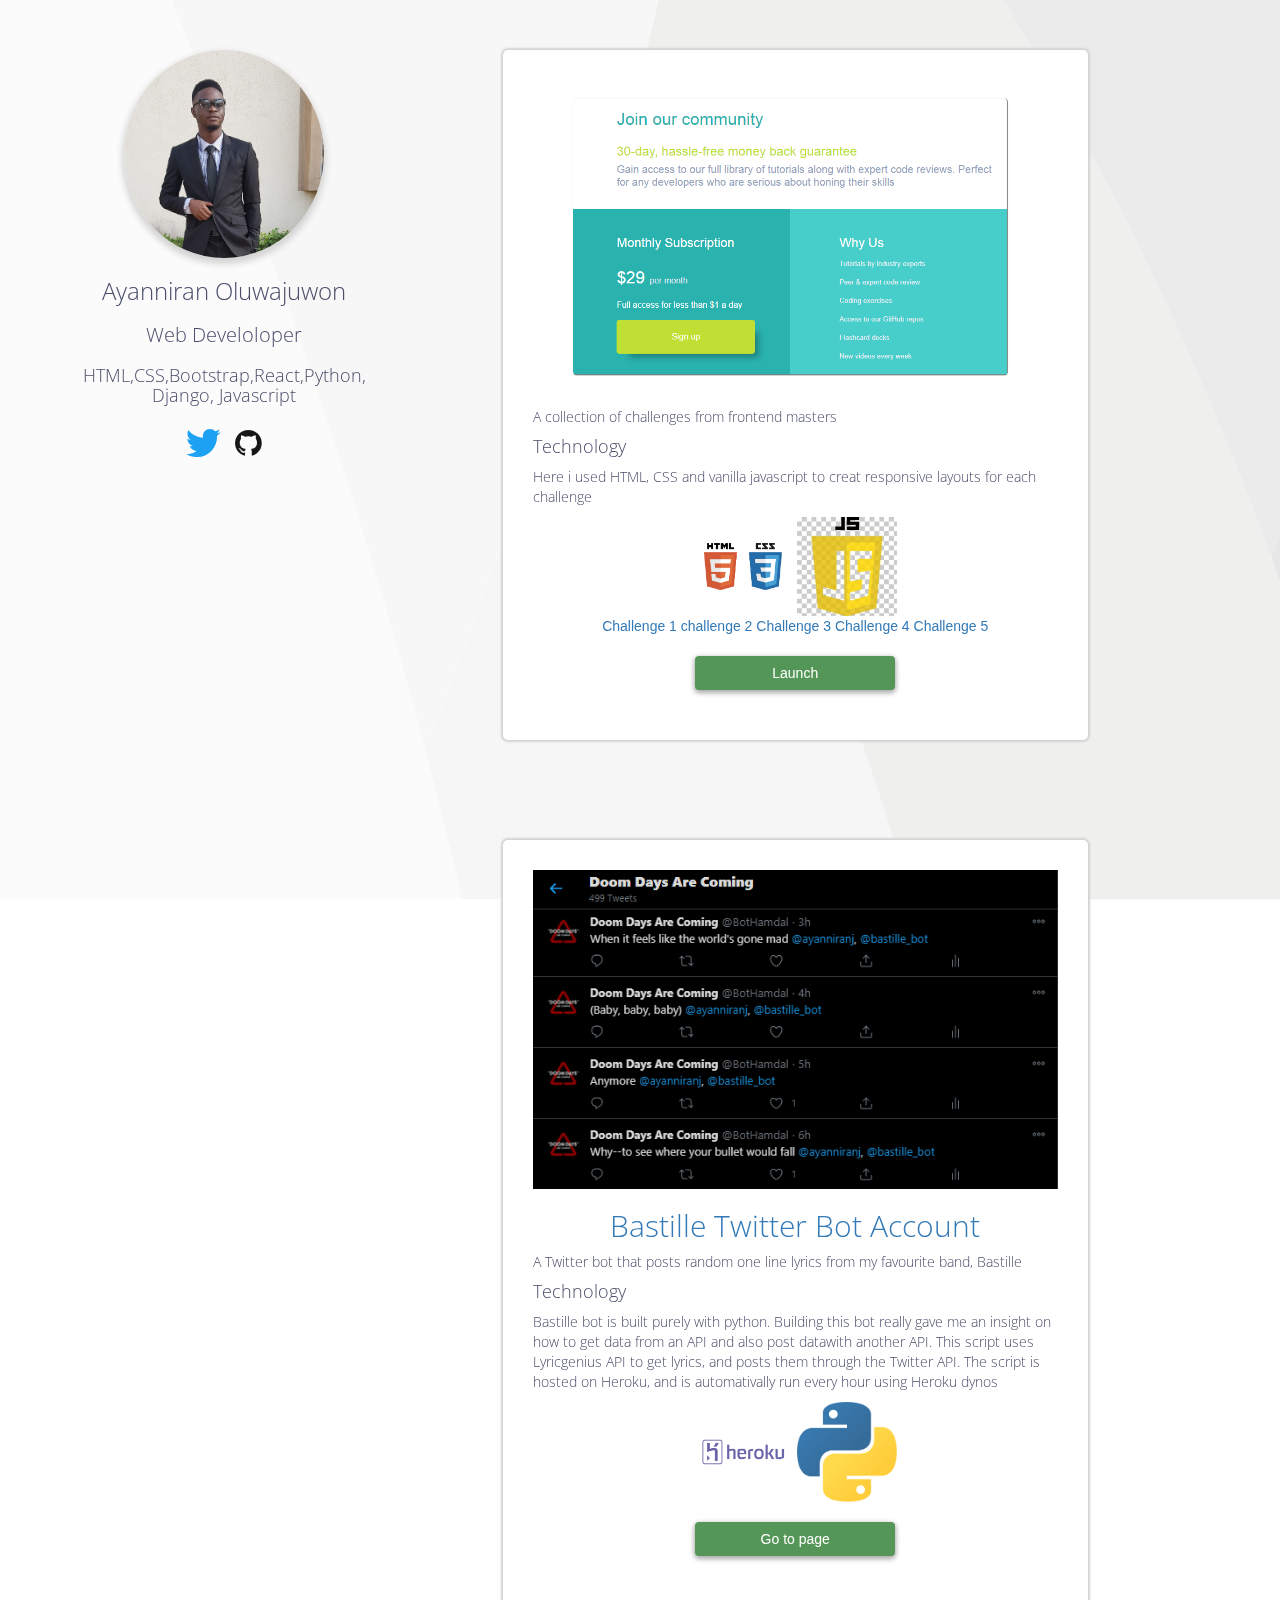
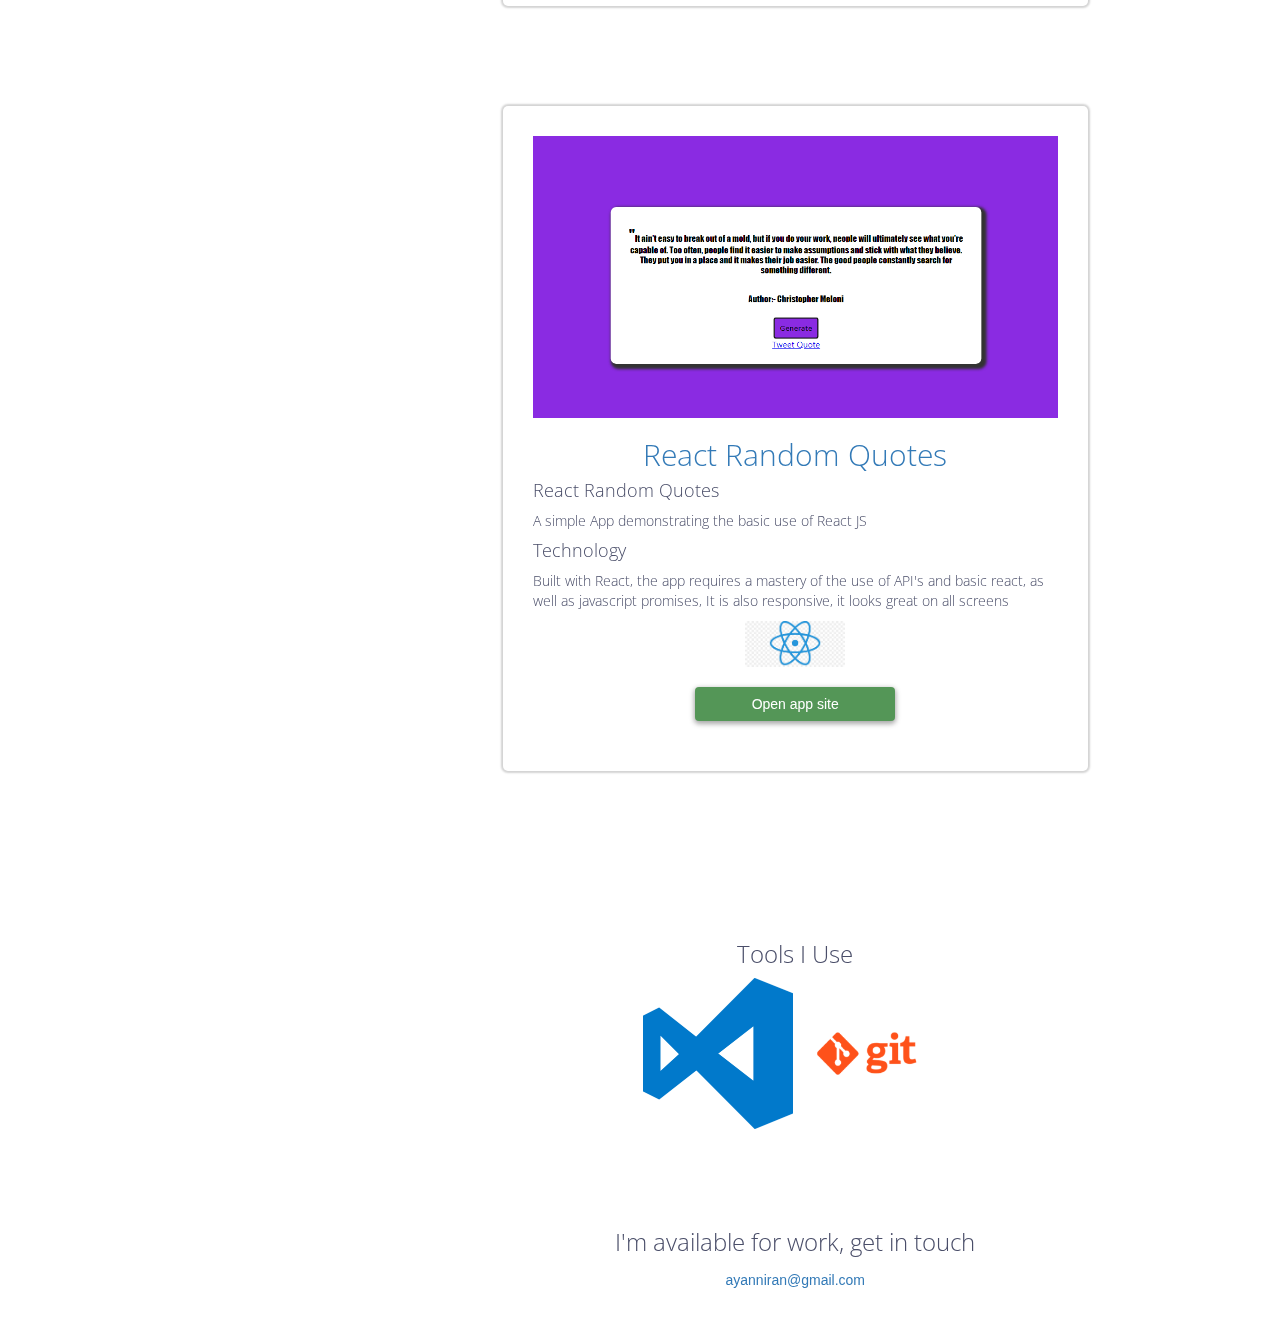
==== commit 993c4424: "Add files via upload" ====
--- a/index.html
+++ b/index.html
@@ -123,9 +123,7 @@
             <div class="col-sm-8 col-sm-offset-2 project">
               <img src="img/frontend1.png" class="img-responsive" />
 
-              <h2 class="text-center">
-                
-              </h2>
+              <h2 class="text-center"></h2>
               <p>A collection of challenges from frontend masters</p>
               <h4>Technology</h4>
               <p>
@@ -145,20 +143,17 @@
                     class="techlogo"
                     width="100"
                   />
-                  
                 </div>
               </div>
-              <div class="row">
-                <a href=""></a>
-                <a href=""></a>
-                <a href=""></a>
-                <a href=""></a>
-                <a href=""></a>
+              <div class="row text-center">
+                <a href="./task1.html">Challenge 1</a>
+                <a href="./task2.html">challenge 2</a>
+                <a href="./task3.html">Challenge 3</a>
+                <a href="./task4.html">Challenge 4</a>
+                <a href="./task5.html">Challenge 5</a>
               </div>
               <div class="row text-center" style="margin: 20px">
-                <a class="btn btn-launch" href="#" target="blank"
-                  >Launch</a
-                >
+                <a class="btn btn-launch" href="#" target="blank">Launch</a>
               </div>
             </div>
           </div>
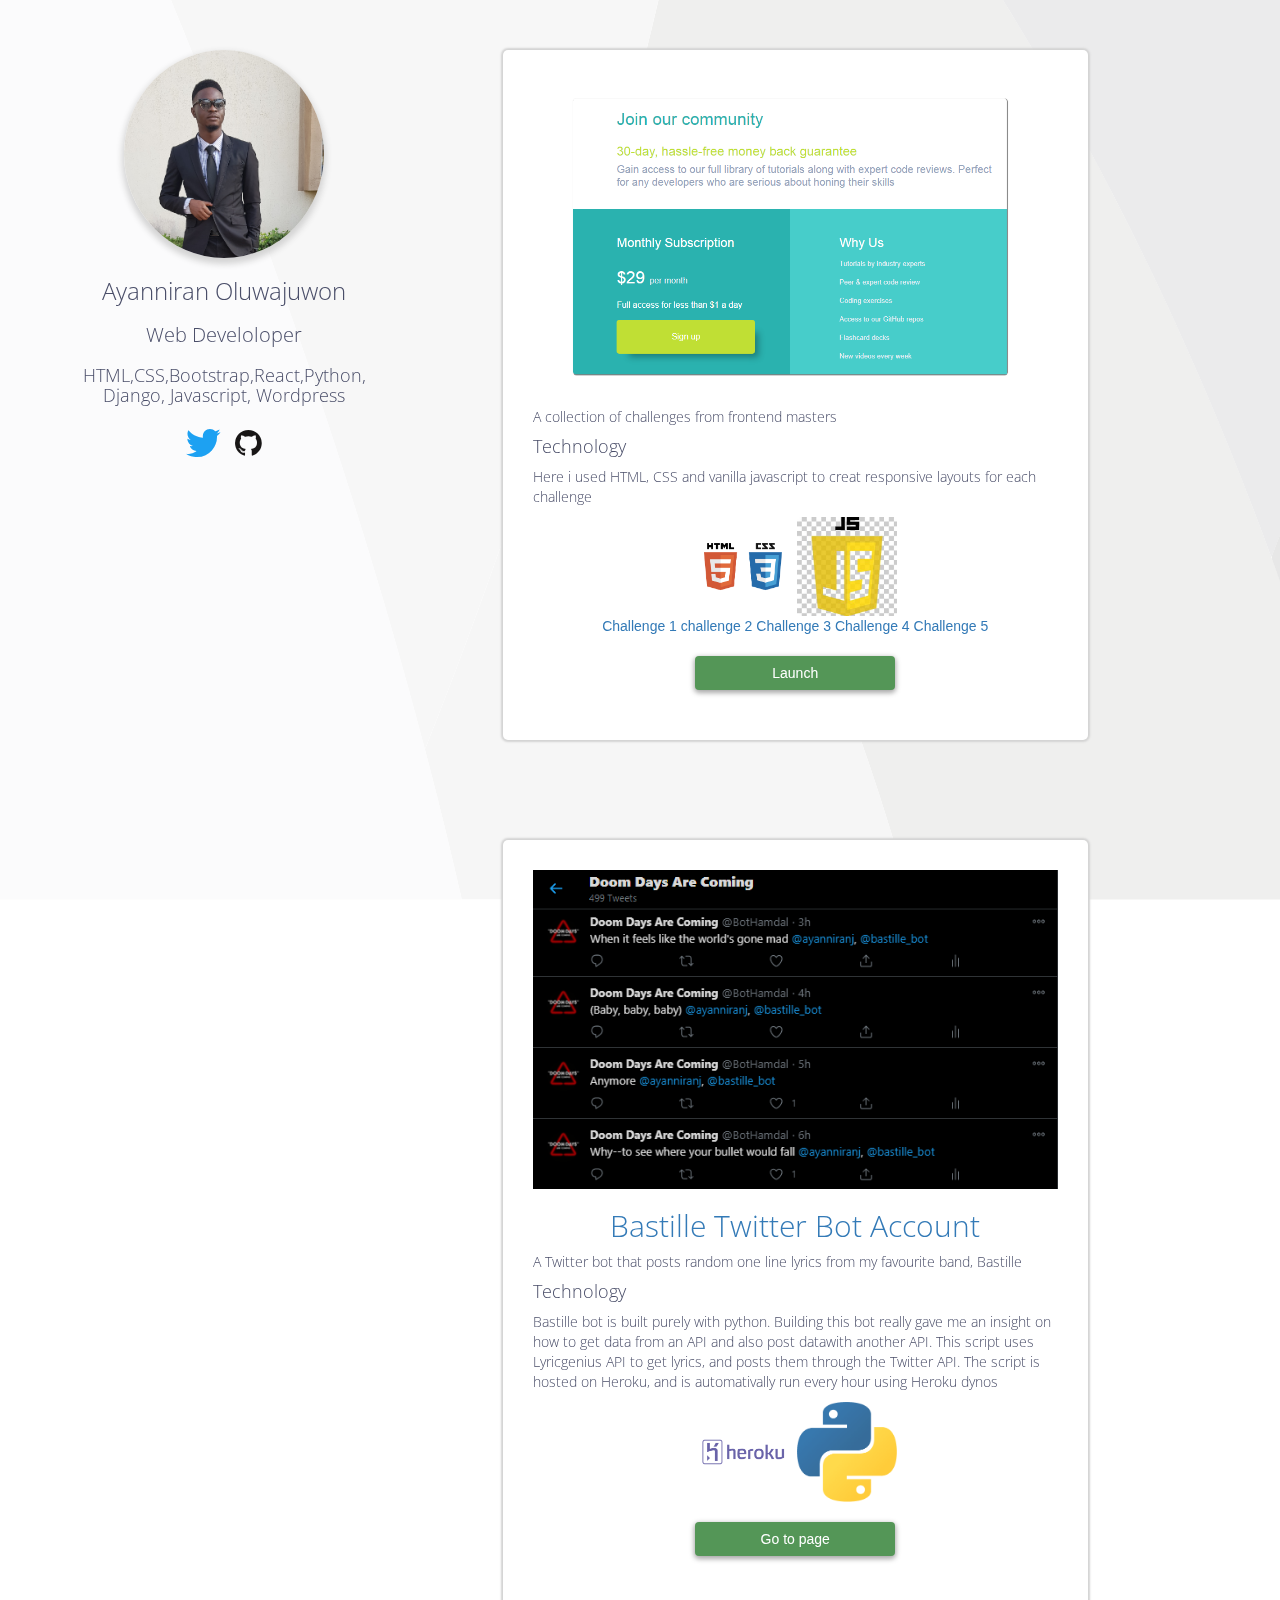
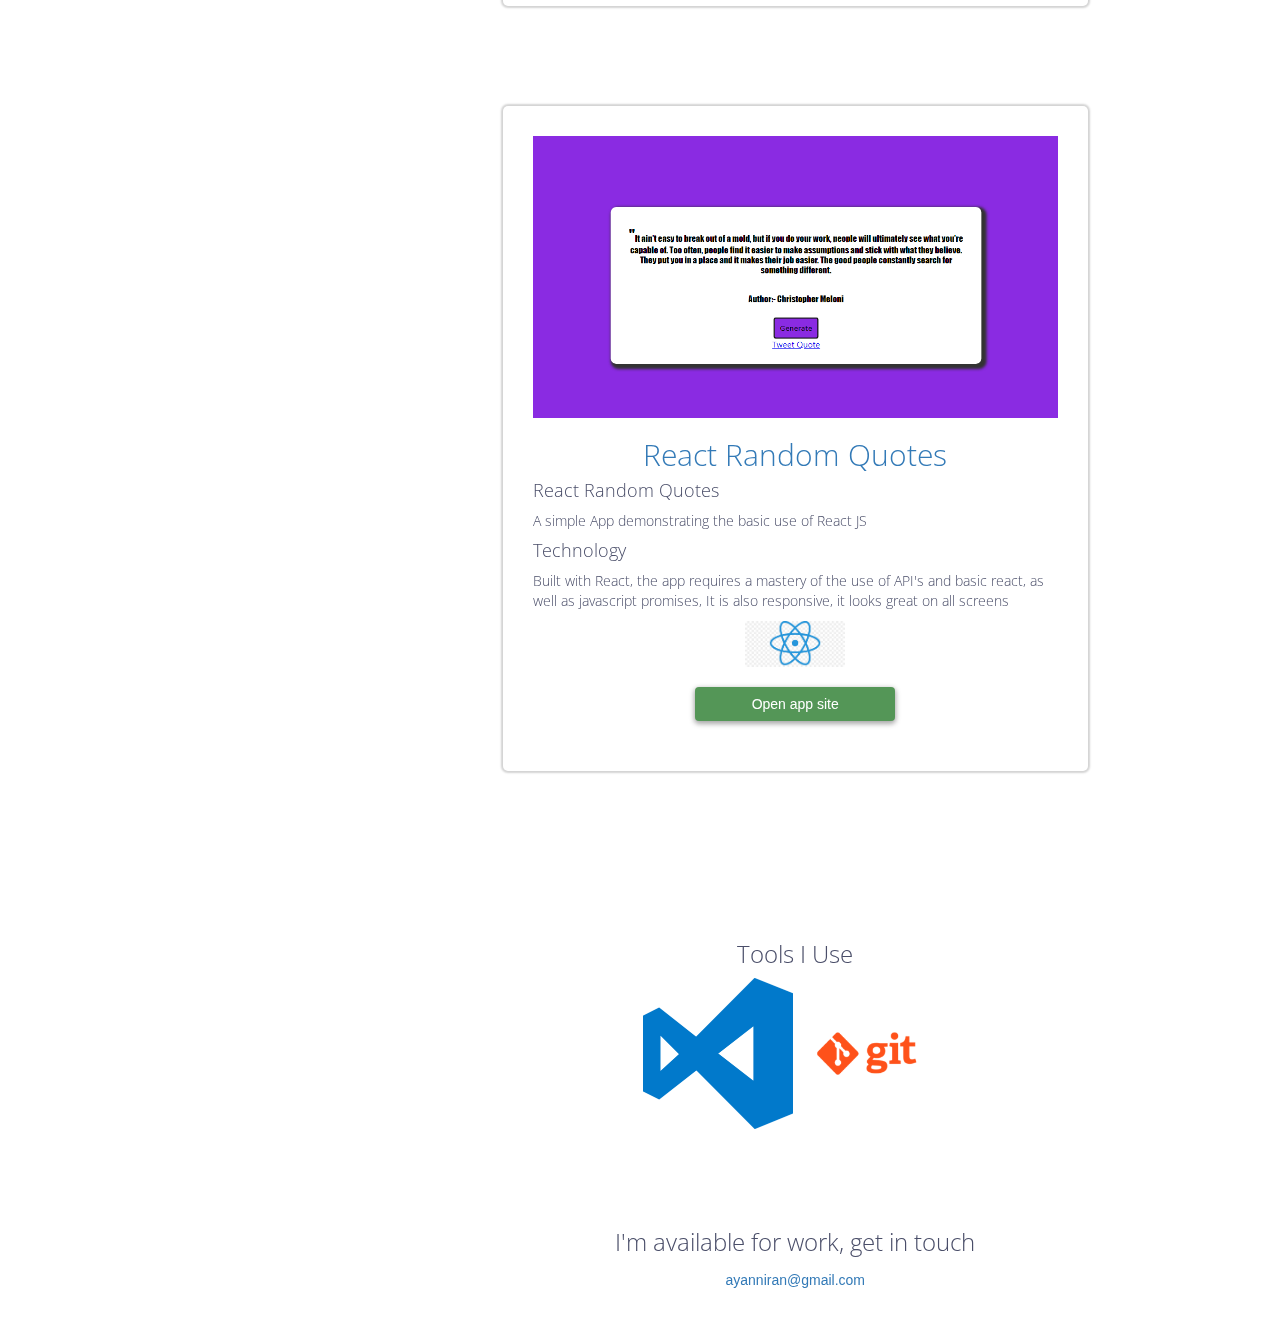
==== commit 55541544: "Update index.html" ====
--- a/index.html
+++ b/index.html
@@ -65,7 +65,7 @@
 					<img src="img/profiler-round2.png" width=70 class="profile-pic">
 				</a>
  -->
-        <!-- <p class="navbar-text">Chris Dermody | Developer</p> -->
+        <!-- <p class="navbar-text">Oluwajuwon Ayanniran  | Developer</p> -->
 
         <!-- 		    	<p class="navbar-text navbar-right"><a href="#" class="navbar-link">Get In Touch</a></p>
 				<p class="navbar-text">Hire Me</p> -->
@@ -84,7 +84,7 @@
           />
           <h1>Ayanniran Oluwajuwon</h1>
           <h2>Web Develoloper</h2>
-          <h3>HTML,CSS,Bootstrap,React,Python, Django, Javascript</h3>
+          <h3>HTML,CSS,Bootstrap,React,Python, Django, Javascript, Wordpress </h3>
 
           <div class="text-center" style="margin: 20px">
             <a href="#" class="cta-icon"
